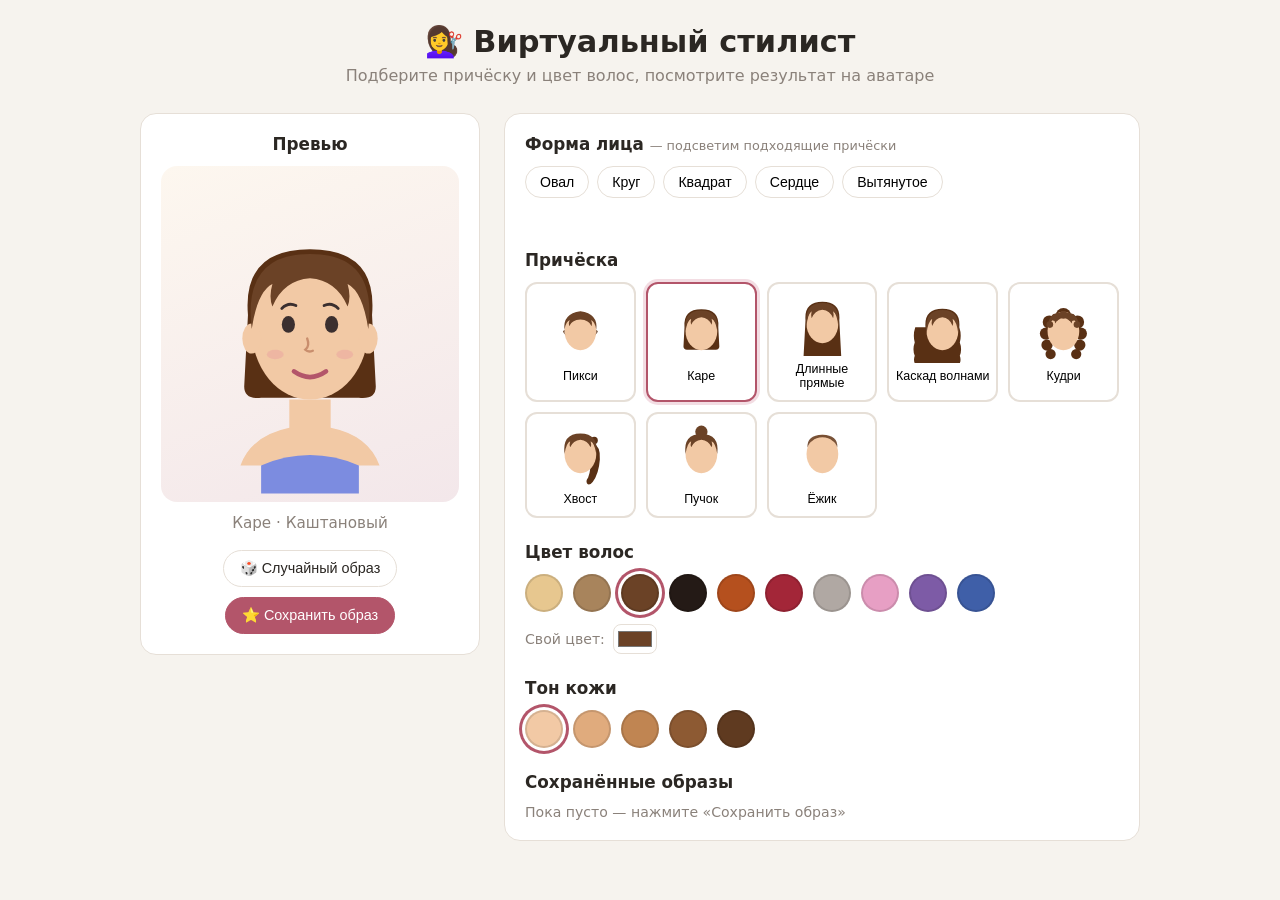
==== hairstyle-app/index.html @ 9fa39c4b "Добавлено приложение «Виртуальный стилист» для подбора причёски и цвета волос - SVG-аватар с живым п" ====
<!DOCTYPE html>
<html lang="ru">
<head>
    <meta charset="UTF-8">
    <meta name="viewport" content="width=device-width, initial-scale=1.0">
    <title>Стилист — подбор причёски и цвета волос</title>
    <link rel="stylesheet" href="style.css">
</head>
<body>
    <header class="header">
        <h1>💇‍♀️ Виртуальный стилист</h1>
        <p>Подберите причёску и цвет волос, посмотрите результат на аватаре</p>
    </header>

    <main class="layout">
        <!-- Превью аватара -->
        <section class="preview-card">
            <h2>Превью</h2>
            <div class="avatar-wrap">
                <svg id="avatar" viewBox="0 0 300 340" aria-label="Аватар с выбранной причёской">
                    <!-- Слой волос сзади (заполняется скриптом) -->
                    <g id="hair-back"></g>
                    <!-- Шея и плечи -->
                    <path d="M128 240 h44 v30 q40 8 52 40 h-148 q12-32 52-40 z" fill="var(--skin)"/>
                    <path d="M98 310 q52-22 104 0 v30 h-104 z" fill="#7c8ce0"/>
                    <!-- Голова -->
                    <ellipse cx="150" cy="165" rx="62" ry="75" fill="var(--skin)"/>
                    <!-- Уши -->
                    <ellipse cx="88" cy="175" rx="10" ry="16" fill="var(--skin)"/>
                    <ellipse cx="212" cy="175" rx="10" ry="16" fill="var(--skin)"/>
                    <!-- Лицо -->
                    <g id="face">
                        <ellipse cx="127" cy="160" rx="7" ry="9" fill="#3b2f2f"/>
                        <ellipse cx="173" cy="160" rx="7" ry="9" fill="#3b2f2f"/>
                        <path d="M120 143 q7-7 15-3" stroke="#3b2f2f" stroke-width="3" fill="none" stroke-linecap="round"/>
                        <path d="M165 140 q8-4 15 3" stroke="#3b2f2f" stroke-width="3" fill="none" stroke-linecap="round"/>
                        <path d="M147 175 q3 8 -2 12 q3 3 8 1" stroke="#c98e6d" stroke-width="2.5" fill="none" stroke-linecap="round"/>
                        <path d="M133 210 q17 12 34 0" stroke="#b3556a" stroke-width="5" fill="none" stroke-linecap="round"/>
                        <ellipse cx="113" cy="192" rx="9" ry="5" fill="#e8a0a0" opacity="0.45"/>
                        <ellipse cx="187" cy="192" rx="9" ry="5" fill="#e8a0a0" opacity="0.45"/>
                    </g>
                    <!-- Слой волос спереди (заполняется скриптом) -->
                    <g id="hair-front"></g>
                </svg>
            </div>
            <div class="preview-info">
                <p id="current-choice">Выберите причёску и цвет</p>
            </div>
            <div class="preview-actions">
                <button id="btn-random" class="btn" type="button">🎲 Случайный образ</button>
                <button id="btn-save" class="btn btn-primary" type="button">⭐ Сохранить образ</button>
            </div>
        </section>

        <!-- Панель выбора -->
        <section class="controls">
            <div class="control-group">
                <h2>Форма лица <span class="hint">— подсветим подходящие причёски</span></h2>
                <div id="face-shapes" class="chip-row"></div>
                <p id="shape-tip" class="shape-tip"></p>
            </div>

            <div class="control-group">
                <h2>Причёска</h2>
                <div id="hairstyles" class="style-grid"></div>
            </div>

            <div class="control-group">
                <h2>Цвет волос</h2>
                <div id="colors" class="swatch-row"></div>
                <label class="custom-color">
                    Свой цвет:
                    <input type="color" id="custom-color" value="#6b4226">
                </label>
            </div>

            <div class="control-group">
                <h2>Тон кожи</h2>
                <div id="skins" class="swatch-row"></div>
            </div>

            <div class="control-group">
                <h2>Сохранённые образы</h2>
                <div id="favorites" class="fav-list"></div>
            </div>
        </section>
    </main>

    <script src="app.js"></script>
</body>
</html>
---- hairstyle-app/style.css ----
:root {
    --bg: #f6f3ee;
    --card: #ffffff;
    --ink: #2b2723;
    --muted: #8a817a;
    --accent: #b3556a;
    --accent-soft: #f3dde3;
    --border: #e6dfd7;
    --skin: #f2c9a5;
    --radius: 16px;
}

* { box-sizing: border-box; margin: 0; padding: 0; }

body {
    font-family: "Segoe UI", system-ui, -apple-system, sans-serif;
    background: var(--bg);
    color: var(--ink);
    min-height: 100vh;
    padding: 24px 16px 48px;
}

.header { text-align: center; margin-bottom: 28px; }
.header h1 { font-size: 1.9rem; margin-bottom: 6px; }
.header p { color: var(--muted); }

.layout {
    display: grid;
    grid-template-columns: 340px 1fr;
    gap: 24px;
    max-width: 1000px;
    margin: 0 auto;
    align-items: start;
}

@media (max-width: 800px) {
    .layout { grid-template-columns: 1fr; }
}

.preview-card, .controls {
    background: var(--card);
    border: 1px solid var(--border);
    border-radius: var(--radius);
    padding: 20px;
}

.preview-card { position: sticky; top: 16px; text-align: center; }
@media (max-width: 800px) { .preview-card { position: static; } }

.preview-card h2, .control-group h2 { font-size: 1.05rem; margin-bottom: 12px; }

.avatar-wrap {
    background: linear-gradient(160deg, #fdf7ef, #f3e7ea);
    border-radius: var(--radius);
    padding: 8px;
}

#avatar { width: 100%; height: auto; display: block; }

.preview-info { margin: 12px 0; min-height: 24px; }
#current-choice { color: var(--muted); font-size: 0.95rem; }

.preview-actions { display: flex; gap: 10px; justify-content: center; flex-wrap: wrap; }

.btn {
    border: 1px solid var(--border);
    background: var(--card);
    color: var(--ink);
    border-radius: 999px;
    padding: 9px 16px;
    font-size: 0.9rem;
    cursor: pointer;
    transition: transform 0.1s, box-shadow 0.15s;
}
.btn:hover { transform: translateY(-1px); box-shadow: 0 3px 10px rgba(0,0,0,0.08); }
.btn-primary { background: var(--accent); border-color: var(--accent); color: #fff; }

.controls { display: flex; flex-direction: column; gap: 24px; }

.hint { font-weight: normal; font-size: 0.8rem; color: var(--muted); }

.chip-row { display: flex; flex-wrap: wrap; gap: 8px; }

.chip {
    border: 1px solid var(--border);
    background: var(--card);
    border-radius: 999px;
    padding: 7px 14px;
    font-size: 0.88rem;
    cursor: pointer;
    transition: background 0.15s, border-color 0.15s;
}
.chip:hover { border-color: var(--accent); }
.chip.active { background: var(--accent); border-color: var(--accent); color: #fff; }

.shape-tip { margin-top: 10px; font-size: 0.85rem; color: var(--muted); min-height: 18px; }

.style-grid {
    display: grid;
    grid-template-columns: repeat(auto-fill, minmax(96px, 1fr));
    gap: 10px;
}

.style-card {
    border: 2px solid var(--border);
    border-radius: 12px;
    background: var(--card);
    padding: 8px 6px 10px;
    cursor: pointer;
    text-align: center;
    transition: border-color 0.15s, box-shadow 0.15s;
    position: relative;
}
.style-card:hover { border-color: var(--accent); }
.style-card.active { border-color: var(--accent); box-shadow: 0 0 0 3px var(--accent-soft); }
.style-card.recommended::after {
    content: "✨";
    position: absolute;
    top: 4px;
    right: 6px;
    font-size: 0.85rem;
}
.style-card svg { width: 100%; height: 64px; display: block; }
.style-card span { font-size: 0.78rem; display: block; margin-top: 6px; }

.swatch-row { display: flex; flex-wrap: wrap; gap: 10px; }

.swatch {
    width: 38px;
    height: 38px;
    border-radius: 50%;
    border: 2px solid rgba(0,0,0,0.12);
    cursor: pointer;
    transition: transform 0.1s, box-shadow 0.15s;
}
.swatch:hover { transform: scale(1.1); }
.swatch.active { box-shadow: 0 0 0 3px #fff, 0 0 0 6px var(--accent); }

.custom-color {
    display: inline-flex;
    align-items: center;
    gap: 8px;
    margin-top: 12px;
    font-size: 0.88rem;
    color: var(--muted);
}
.custom-color input {
    width: 44px;
    height: 30px;
    border: 1px solid var(--border);
    border-radius: 8px;
    background: var(--card);
    cursor: pointer;
    padding: 2px;
}

.fav-list { display: flex; flex-direction: column; gap: 8px; }
.fav-empty { color: var(--muted); font-size: 0.88rem; }

.fav-item {
    display: flex;
    align-items: center;
    gap: 10px;
    border: 1px solid var(--border);
    border-radius: 10px;
    padding: 8px 10px;
    font-size: 0.88rem;
}
.fav-item .dot {
    width: 20px;
    height: 20px;
    border-radius: 50%;
    border: 1px solid rgba(0,0,0,0.15);
    flex-shrink: 0;
}
.fav-item .fav-name { flex: 1; }
.fav-item button {
    border: none;
    background: none;
    cursor: pointer;
    font-size: 0.95rem;
    padding: 4px;
}
.fav-item .fav-apply:hover { color: var(--accent); }
.fav-item .fav-remove:hover { color: #c0392b; }
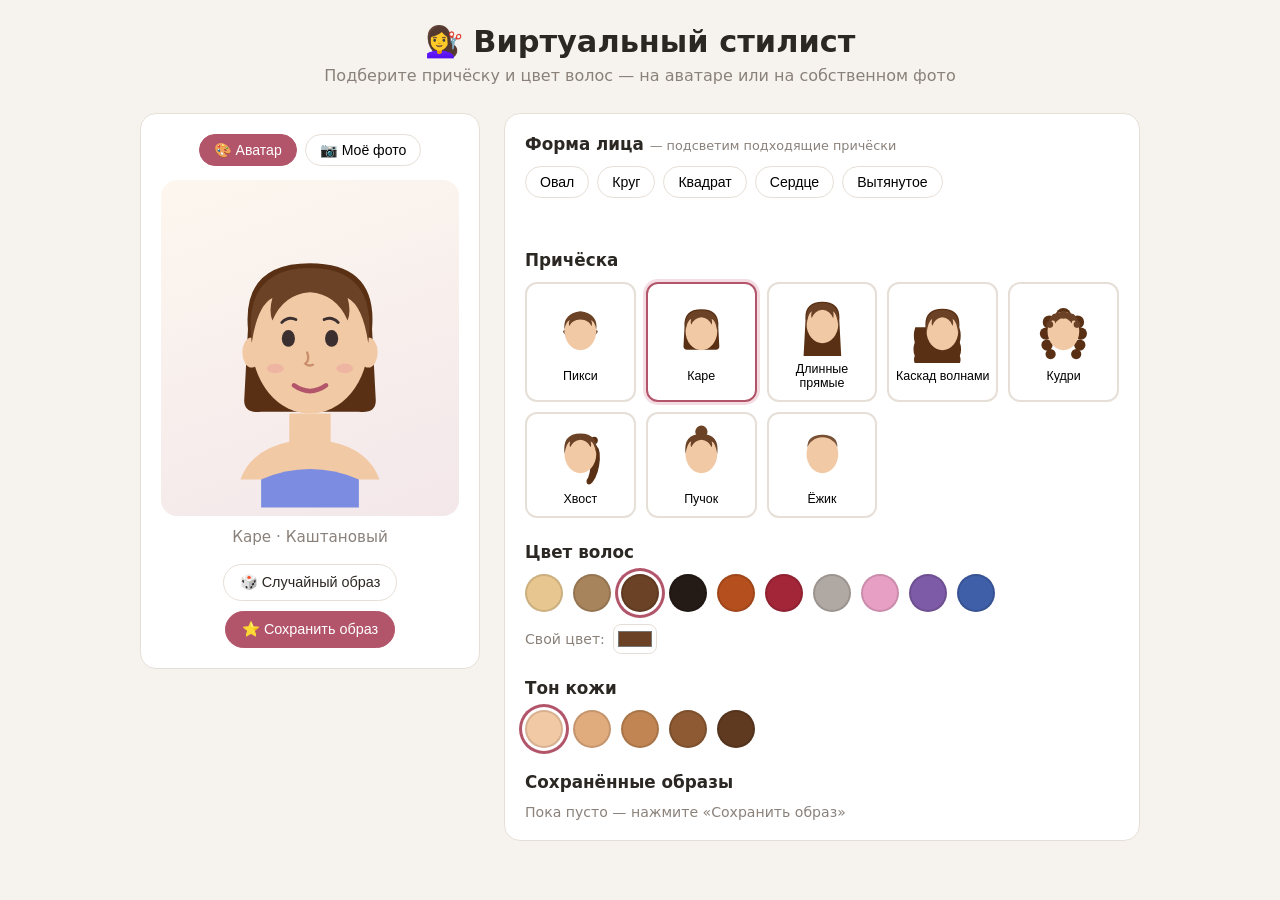
==== commit 7f0f01e4: "Добавлен режим «Моё фото»: примерка причёсок на собственной фотографии - Загрузка фото (обрабатывает" ====
--- a/hairstyle-app/index.html
+++ b/hairstyle-app/index.html
@@ -9,40 +9,69 @@
 <body>
     <header class="header">
         <h1>💇‍♀️ Виртуальный стилист</h1>
-        <p>Подберите причёску и цвет волос, посмотрите результат на аватаре</p>
+        <p>Подберите причёску и цвет волос — на аватаре или на собственном фото</p>
     </header>
 
     <main class="layout">
-        <!-- Превью аватара -->
+        <!-- Превью -->
         <section class="preview-card">
-            <h2>Превью</h2>
+            <div class="mode-switch">
+                <button id="mode-avatar" class="chip" type="button">🎨 Аватар</button>
+                <button id="mode-photo" class="chip" type="button">📷 Моё фото</button>
+            </div>
+
             <div class="avatar-wrap">
-                <svg id="avatar" viewBox="0 0 300 340" aria-label="Аватар с выбранной причёской">
+                <svg id="avatar" viewBox="0 0 300 340" aria-label="Превью с выбранной причёской">
+                    <!-- Фото пользователя (режим «Моё фото») -->
+                    <image id="user-photo" x="0" y="0" width="300" height="340"
+                           preserveAspectRatio="xMidYMid slice" style="display:none"></image>
                     <!-- Слой волос сзади (заполняется скриптом) -->
                     <g id="hair-back"></g>
-                    <!-- Шея и плечи -->
-                    <path d="M128 240 h44 v30 q40 8 52 40 h-148 q12-32 52-40 z" fill="var(--skin)"/>
-                    <path d="M98 310 q52-22 104 0 v30 h-104 z" fill="#7c8ce0"/>
-                    <!-- Голова -->
-                    <ellipse cx="150" cy="165" rx="62" ry="75" fill="var(--skin)"/>
-                    <!-- Уши -->
-                    <ellipse cx="88" cy="175" rx="10" ry="16" fill="var(--skin)"/>
-                    <ellipse cx="212" cy="175" rx="10" ry="16" fill="var(--skin)"/>
-                    <!-- Лицо -->
-                    <g id="face">
-                        <ellipse cx="127" cy="160" rx="7" ry="9" fill="#3b2f2f"/>
-                        <ellipse cx="173" cy="160" rx="7" ry="9" fill="#3b2f2f"/>
-                        <path d="M120 143 q7-7 15-3" stroke="#3b2f2f" stroke-width="3" fill="none" stroke-linecap="round"/>
-                        <path d="M165 140 q8-4 15 3" stroke="#3b2f2f" stroke-width="3" fill="none" stroke-linecap="round"/>
-                        <path d="M147 175 q3 8 -2 12 q3 3 8 1" stroke="#c98e6d" stroke-width="2.5" fill="none" stroke-linecap="round"/>
-                        <path d="M133 210 q17 12 34 0" stroke="#b3556a" stroke-width="5" fill="none" stroke-linecap="round"/>
-                        <ellipse cx="113" cy="192" rx="9" ry="5" fill="#e8a0a0" opacity="0.45"/>
-                        <ellipse cx="187" cy="192" rx="9" ry="5" fill="#e8a0a0" opacity="0.45"/>
+                    <!-- Нарисованный аватар -->
+                    <g id="avatar-body">
+                        <path d="M128 240 h44 v30 q40 8 52 40 h-148 q12-32 52-40 z" fill="var(--skin)"/>
+                        <path d="M98 310 q52-22 104 0 v30 h-104 z" fill="#7c8ce0"/>
+                        <ellipse cx="150" cy="165" rx="62" ry="75" fill="var(--skin)"/>
+                        <ellipse cx="88" cy="175" rx="10" ry="16" fill="var(--skin)"/>
+                        <ellipse cx="212" cy="175" rx="10" ry="16" fill="var(--skin)"/>
+                        <g id="face">
+                            <ellipse cx="127" cy="160" rx="7" ry="9" fill="#3b2f2f"/>
+                            <ellipse cx="173" cy="160" rx="7" ry="9" fill="#3b2f2f"/>
+                            <path d="M120 143 q7-7 15-3" stroke="#3b2f2f" stroke-width="3" fill="none" stroke-linecap="round"/>
+                            <path d="M165 140 q8-4 15 3" stroke="#3b2f2f" stroke-width="3" fill="none" stroke-linecap="round"/>
+                            <path d="M147 175 q3 8 -2 12 q3 3 8 1" stroke="#c98e6d" stroke-width="2.5" fill="none" stroke-linecap="round"/>
+                            <path d="M133 210 q17 12 34 0" stroke="#b3556a" stroke-width="5" fill="none" stroke-linecap="round"/>
+                            <ellipse cx="113" cy="192" rx="9" ry="5" fill="#e8a0a0" opacity="0.45"/>
+                            <ellipse cx="187" cy="192" rx="9" ry="5" fill="#e8a0a0" opacity="0.45"/>
+                        </g>
                     </g>
                     <!-- Слой волос спереди (заполняется скриптом) -->
                     <g id="hair-front"></g>
                 </svg>
             </div>
+
+            <!-- Управление фото -->
+            <div id="photo-controls" class="photo-controls" hidden>
+                <label class="upload-btn">
+                    📁 Загрузить фото
+                    <input type="file" id="photo-input" accept="image/*" hidden>
+                </label>
+                <p class="photo-hint">Фото обрабатывается только в вашем браузере и никуда не отправляется.</p>
+                <div id="fit-controls" class="fit-controls" hidden>
+                    <p class="photo-hint">Перетаскивайте причёску мышью или пальцем, подгоняйте ползунками:</p>
+                    <label>Размер
+                        <input type="range" id="fit-scale" min="0.35" max="2.5" step="0.01" value="1">
+                    </label>
+                    <label>Наклон
+                        <input type="range" id="fit-rotate" min="-45" max="45" step="1" value="0">
+                    </label>
+                    <div class="fit-buttons">
+                        <button id="btn-autofit" class="btn" type="button">🪄 Авто-подгонка</button>
+                        <button id="btn-download" class="btn" type="button">⬇️ Скачать PNG</button>
+                    </div>
+                </div>
+            </div>
+
             <div class="preview-info">
                 <p id="current-choice">Выберите причёску и цвет</p>
             </div>
@@ -74,7 +103,7 @@
                 </label>
             </div>
 
-            <div class="control-group">
+            <div class="control-group" id="skin-group">
                 <h2>Тон кожи</h2>
                 <div id="skins" class="swatch-row"></div>
             </div>
--- a/hairstyle-app/style.css
+++ b/hairstyle-app/style.css
@@ -55,7 +55,47 @@
     padding: 8px;
 }
 
-#avatar { width: 100%; height: auto; display: block; }
+#avatar { width: 100%; height: auto; display: block; touch-action: none; }
+#avatar.draggable { cursor: grab; }
+#avatar.dragging { cursor: grabbing; }
+
+.mode-switch {
+    display: flex;
+    justify-content: center;
+    gap: 8px;
+    margin-bottom: 14px;
+}
+
+.photo-controls { margin-top: 14px; text-align: left; }
+
+.upload-btn {
+    display: inline-block;
+    border: 1px dashed var(--accent);
+    color: var(--accent);
+    border-radius: 999px;
+    padding: 9px 18px;
+    font-size: 0.9rem;
+    cursor: pointer;
+    transition: background 0.15s;
+}
+.upload-btn:hover { background: var(--accent-soft); }
+
+.photo-hint {
+    margin-top: 8px;
+    font-size: 0.78rem;
+    color: var(--muted);
+}
+
+.fit-controls { margin-top: 12px; display: flex; flex-direction: column; gap: 8px; }
+.fit-controls label {
+    display: flex;
+    align-items: center;
+    gap: 10px;
+    font-size: 0.85rem;
+    color: var(--muted);
+}
+.fit-controls input[type="range"] { flex: 1; accent-color: var(--accent); }
+.fit-buttons { display: flex; gap: 8px; flex-wrap: wrap; margin-top: 4px; }
 
 .preview-info { margin: 12px 0; min-height: 24px; }
 #current-choice { color: var(--muted); font-size: 0.95rem; }
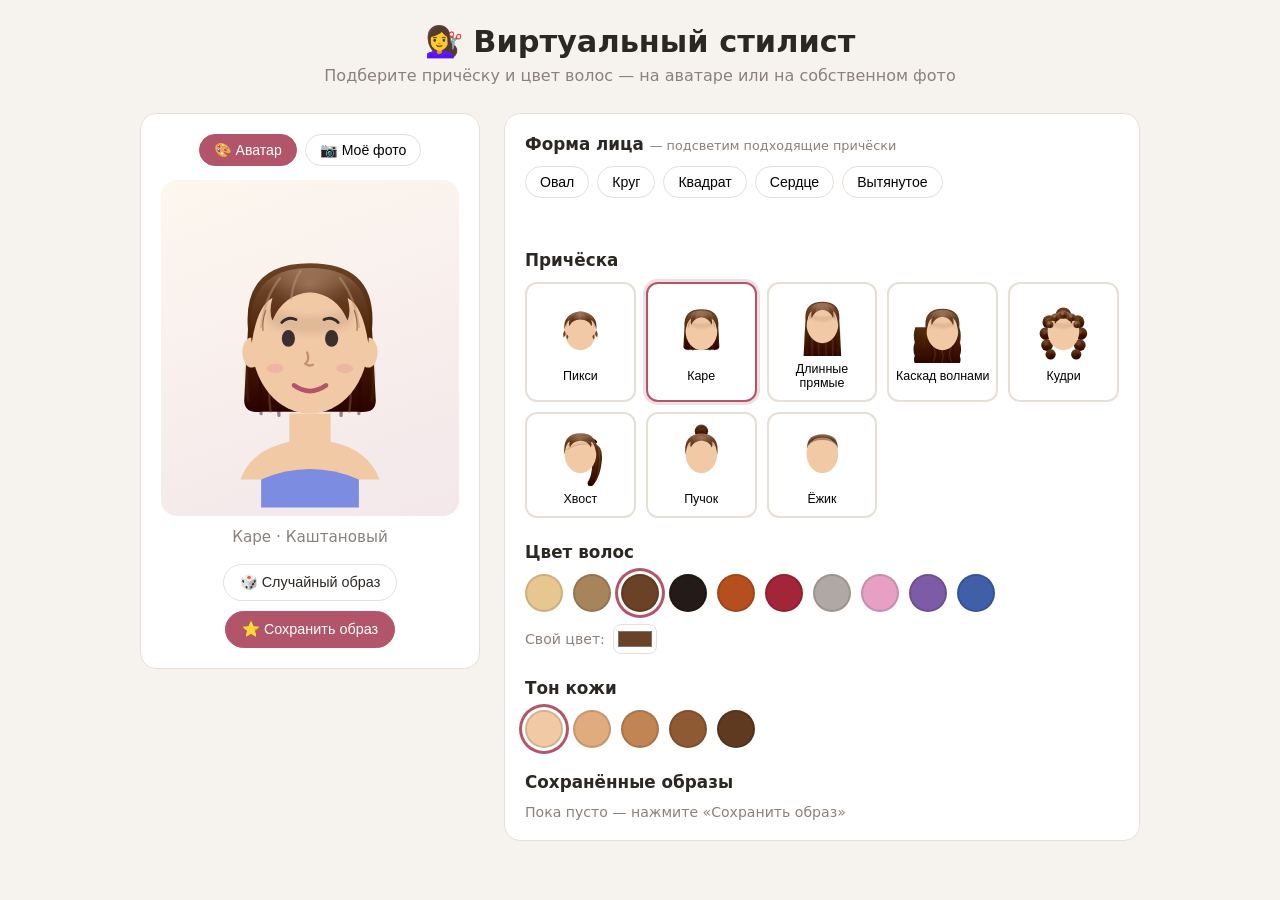
==== commit e6bc25e7: "Реалистичные причёски и посадка по контуру лица на фото - Причёски перерисованы: градиенты объёма, о" ====
--- a/hairstyle-app/index.html
+++ b/hairstyle-app/index.html
@@ -62,6 +62,9 @@
                     <label>Размер
                         <input type="range" id="fit-scale" min="0.35" max="2.5" step="0.01" value="1">
                     </label>
+                    <label>Ширина
+                        <input type="range" id="fit-width" min="0.6" max="1.6" step="0.01" value="1">
+                    </label>
                     <label>Наклон
                         <input type="range" id="fit-rotate" min="-45" max="45" step="1" value="0">
                     </label>
@@ -115,6 +118,8 @@
         </section>
     </main>
 
+    <script src="pico.js"></script>
+    <script src="facefinder-data.js"></script>
     <script src="app.js"></script>
 </body>
 </html>
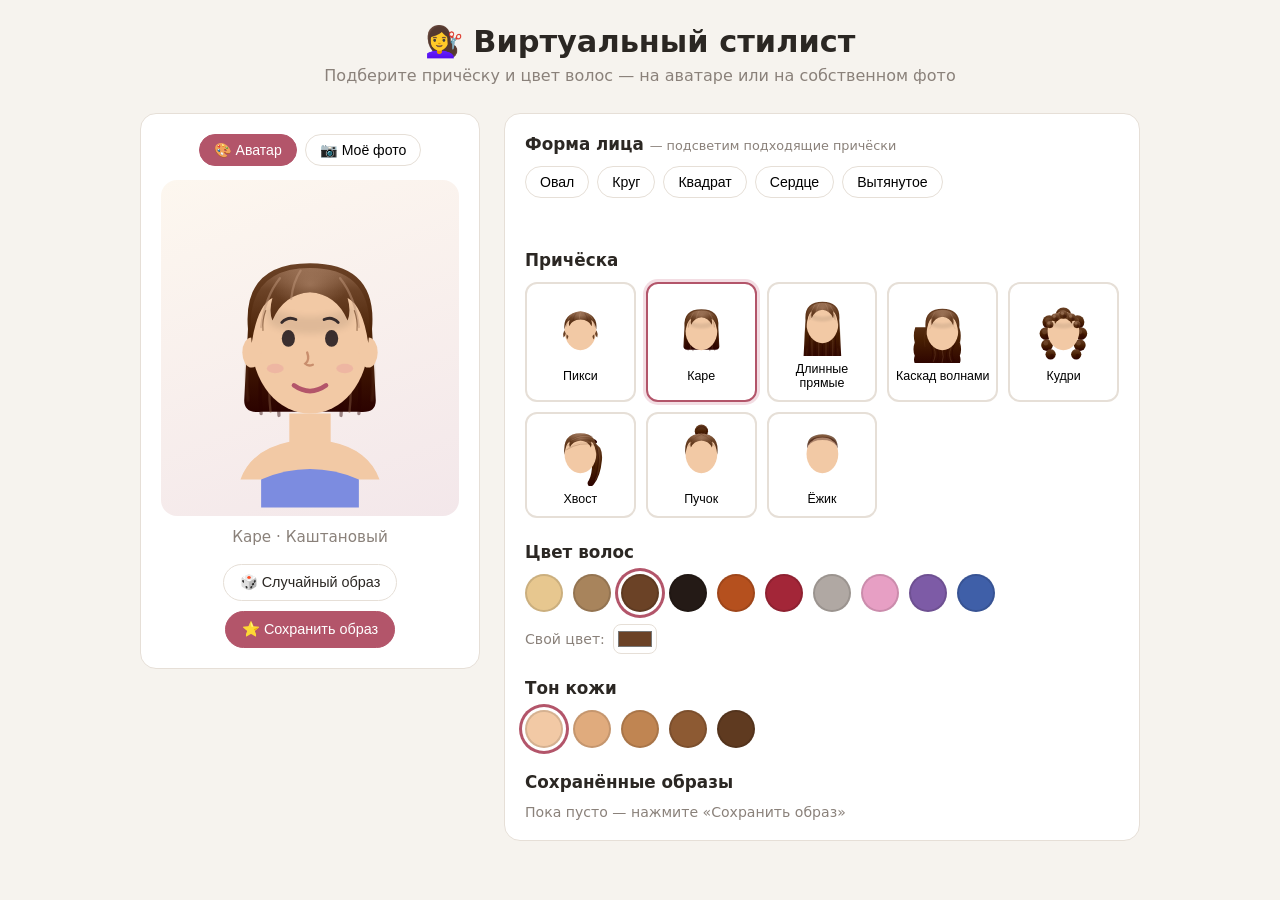
==== commit c32ce2e8: "ИИ-анализ лица (форма, цветотип) и режим ИИ-фотореализма через Gemini - По найденному лицу автоматич" ====
--- a/hairstyle-app/index.html
+++ b/hairstyle-app/index.html
@@ -72,6 +72,19 @@
                         <button id="btn-autofit" class="btn" type="button">🪄 Авто-подгонка</button>
                         <button id="btn-download" class="btn" type="button">⬇️ Скачать PNG</button>
                     </div>
+                    <div id="analysis" class="analysis" hidden></div>
+                    <details class="ai-box">
+                        <summary>✨ ИИ-фотореализм (экспериментально)</summary>
+                        <p class="photo-hint">Нейросеть Google Gemini перерисует причёску прямо на вашем фото —
+                            максимально реалистично. Нужен бесплатный API-ключ с
+                            aistudio.google.com. Внимание: в этом режиме фото отправляется в Google.</p>
+                        <input type="password" id="ai-key" placeholder="API-ключ Google AI Studio" autocomplete="off">
+                        <div class="fit-buttons">
+                            <button id="btn-ai" class="btn" type="button">✨ Сгенерировать</button>
+                            <button id="btn-ai-undo" class="btn" type="button" hidden>↩ Вернуть оригинал</button>
+                        </div>
+                        <p id="ai-status" class="photo-hint"></p>
+                    </details>
                 </div>
             </div>
 
--- a/hairstyle-app/style.css
+++ b/hairstyle-app/style.css
@@ -97,6 +97,41 @@
 .fit-controls input[type="range"] { flex: 1; accent-color: var(--accent); }
 .fit-buttons { display: flex; gap: 8px; flex-wrap: wrap; margin-top: 4px; }
 
+.analysis {
+    margin-top: 10px;
+    padding: 10px 12px;
+    background: var(--accent-soft);
+    border-radius: 10px;
+    font-size: 0.85rem;
+    line-height: 1.45;
+}
+
+.ai-box { margin-top: 12px; }
+.ai-box summary {
+    cursor: pointer;
+    font-size: 0.88rem;
+    color: var(--accent);
+}
+.ai-box input {
+    width: 100%;
+    margin-top: 8px;
+    padding: 8px 10px;
+    border: 1px solid var(--border);
+    border-radius: 8px;
+    background: var(--card);
+    color: var(--ink);
+    font-size: 0.85rem;
+}
+
+.swatch { position: relative; }
+.swatch.recommended::after {
+    content: "✨";
+    position: absolute;
+    top: -7px;
+    right: -5px;
+    font-size: 0.7rem;
+}
+
 .preview-info { margin: 12px 0; min-height: 24px; }
 #current-choice { color: var(--muted); font-size: 0.95rem; }
 
